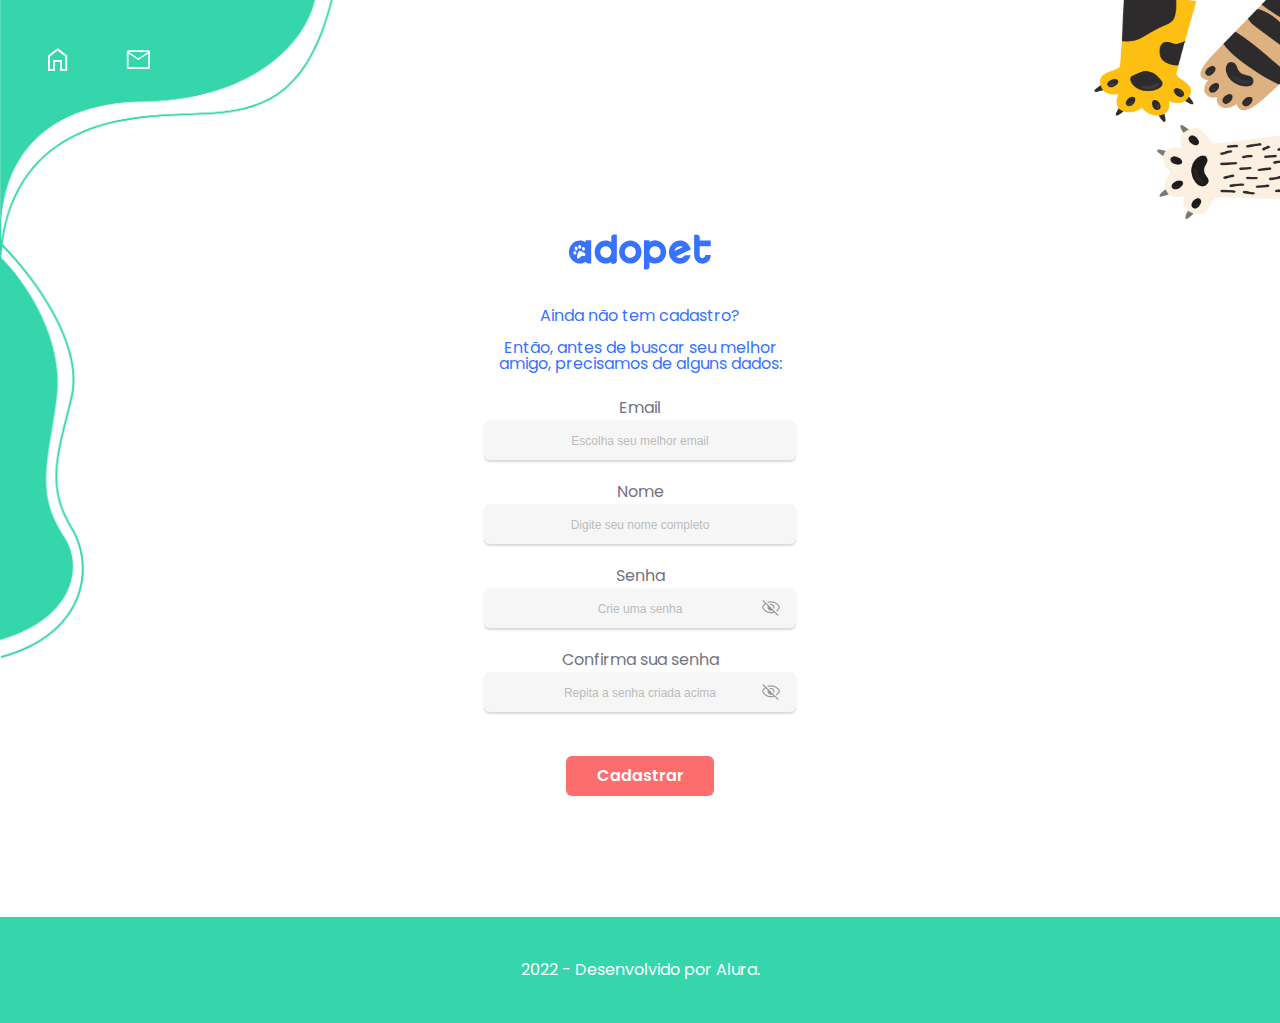
==== cadastro.html @ 5adfeae9 "add tela de cadastro finalizada" ====
<!DOCTYPE html>
<html lang="pt_BR">
<head>
    <meta charset="UTF-8">
    <meta name="viewport" content="width=device-width, initial-scale=1.0">
    <title>Adopet</title>
    <link rel="stylesheet" href="./css/cadastro.css">
    <link rel="preconnect" href="https://fonts.googleapis.com">
    <link rel="preconnect" href="https://fonts.gstatic.com" crossorigin>
    <link href="https://fonts.googleapis.com/css2?family=IBM+Plex+Sans:wght@500&display=swap" rel="stylesheet">
    <link rel="preconnect" href="https://fonts.googleapis.com">
    <link rel="preconnect" href="https://fonts.gstatic.com" crossorigin>
    <link href="https://fonts.googleapis.com/css2?family=Poppins&display=swap" rel="stylesheet">
</head>
<body>
    <nav id="navigation">
        <header>
            <div class="menu-itens">
                <a href="#">
                    <svg width="20" height="23" viewBox="0 0 20 23" fill="none" xmlns="http://www.w3.org/2000/svg">
                            <path d="M0 23V7.66667L9.66 0L19.2 7.66667V23H12.18V13.8958H6.99V23H0ZM1.8 21.0833H5.19V11.9792H13.98V21.0833H17.4V8.625L9.66 2.39583L1.8 8.625V21.0833Z" fill="white"/>
                    </svg>   
                </a>
    
                <a href="#">
                        <svg width="24" height="20" viewBox="0 0 24 20" fill="none" xmlns="http://www.w3.org/2000/svg">
                        <path d="M2.54206 19.0073C2.07928 19.0073 1.67435 18.8304 1.32727 18.4767C0.980182 18.1231 0.806641 17.7104 0.806641 17.2388V1.91247C0.806641 1.44089 0.980182 1.02826 1.32727 0.674571C1.67435 0.320886 2.07928 0.144043 2.54206 0.144043H22.2101C22.6729 0.144043 23.0778 0.320886 23.4249 0.674571C23.772 1.02826 23.9455 1.44089 23.9455 1.91247V17.2388C23.9455 17.7104 23.772 18.1231 23.4249 18.4767C23.0778 18.8304 22.6729 19.0073 22.2101 19.0073H2.54206ZM12.3761 10.1062L2.54206 3.53353V17.2388H22.2101V3.53353L12.3761 10.1062ZM12.3761 8.33776L22.0944 1.91247H2.68668L12.3761 8.33776ZM2.54206 3.53353V1.91247V3.53353V17.2388V3.53353Z" fill="white"/>
                        </svg>
                </a>
            </div>
        </header>
    </nav>

    <section id="home">
        <div class="container">
            <header>
                <svg width="142" height="46" viewBox="0 0 187 46" fill="none" xmlns="http://www.w3.org/2000/svg">
                    <path d="M59.0084 0H63.0041V34.4637C63.0088 34.9679 62.9163 35.4679 62.732 35.9339C62.5477 36.3999 62.2754 36.8222 61.9315 37.1757C61.6031 37.5424 61.2053 37.8337 60.7635 38.031C60.3216 38.2284 59.8453 38.3275 59.3648 38.3221H55.7221V36.1296C53.5086 37.5263 50.9742 38.2692 48.3888 38.2791C46.4659 38.3086 44.5578 37.9258 42.7819 37.1543C41.0061 36.3829 39.4004 35.2392 38.0638 33.7938C36.7021 32.3756 35.622 30.69 34.8857 28.8338C34.1494 26.9777 33.7714 24.9876 33.7734 22.9782C33.7743 20.973 34.1531 18.9875 34.8882 17.1354C35.6233 15.2832 36.7002 13.6007 38.0574 12.1837C39.4147 10.7668 41.0257 9.64333 42.7983 8.87748C44.571 8.11163 46.4707 7.71842 48.3888 7.7203C50.9666 7.72506 53.4971 8.44453 55.7221 9.80532V3.43921C55.7221 2.52769 56.0682 1.65346 56.6844 1.00859C57.3006 0.363712 58.1365 0.000949493 59.0084 0V0ZM55.7221 23.2075V22.7382C55.6978 21.4194 55.3357 20.1315 54.6735 19.0088C54.024 17.8952 53.115 16.972 52.0314 16.3255C50.9144 15.6707 49.6543 15.3289 48.3736 15.3333C47.0929 15.3377 45.835 15.6881 44.7221 16.3506C43.6152 17.0223 42.6951 17.9842 42.0526 19.1413C41.2374 20.5997 40.9078 22.2996 41.1156 23.9747C41.3233 25.6499 42.0566 27.2057 43.2006 28.3985C44.5572 29.8362 46.4045 30.6518 48.3362 30.6659C50.2679 30.68 52.1258 29.8915 53.5015 28.4738C54.1852 27.7921 54.7333 26.976 55.1144 26.0722C55.4954 25.1685 55.702 24.1949 55.7221 23.2075V23.2075Z" fill="#FCF0E3"/>
                    <path d="M70.3743 12.2059C73.1191 9.3386 76.8391 7.7256 80.7193 7.72023C84.5995 7.71486 88.3236 9.31755 91.0756 12.1772C92.4641 13.5719 93.5636 15.25 94.3058 17.1075C95.0479 18.9649 95.417 20.9621 95.39 22.9749C95.4194 24.9889 95.054 26.988 94.3161 28.8487C93.5782 30.7095 92.4835 32.3925 91.0996 33.794C89.7407 35.2158 88.1272 36.3436 86.3511 37.1131C84.5751 37.8826 82.6715 38.2786 80.749 38.2786C78.8265 38.2786 76.9228 37.8826 75.1468 37.1131C73.3708 36.3436 71.7572 35.2158 70.3983 33.794C69.0137 32.393 67.9187 30.7101 67.1807 28.8492C66.4428 26.9884 66.0777 24.9891 66.1079 22.9749C66.0718 20.9695 66.432 18.978 67.1662 17.1249C67.9003 15.2718 68.9925 13.5972 70.3743 12.2059V12.2059ZM75.5591 28.4239C76.236 29.1365 77.0414 29.7016 77.9288 30.0864C78.8161 30.4713 79.7676 30.6682 80.7283 30.6659C81.6889 30.6636 82.6396 30.462 83.5252 30.0728C84.4108 29.6837 85.2137 29.1147 85.8875 28.3988C86.5778 27.6937 87.1239 26.8494 87.4926 25.917C87.8614 24.9847 88.0451 23.9837 88.0326 22.9749C87.9913 20.9773 87.2032 19.0762 85.8372 17.6788C84.4713 16.2814 82.6361 15.4988 80.725 15.4988C78.8138 15.4988 76.9787 16.2814 75.6127 17.6788C74.2468 19.0762 73.4587 20.9773 73.4173 22.9749C73.4071 23.9881 73.5927 24.993 73.9631 25.9293C74.3335 26.8657 74.881 27.7142 75.5728 28.4239H75.5591Z" fill="#FCF0E3"/>
                    <path d="M127.653 19.8721C128.121 22.1743 128.061 24.5595 127.478 26.8329C126.949 29.0016 125.97 31.022 124.61 32.7512C123.25 34.4456 121.558 35.8151 119.648 36.7672C117.505 37.8574 115.136 38.3711 112.755 38.2617C110.373 38.1522 108.056 37.423 106.013 36.1403V42.1374C106.018 42.6417 105.926 43.142 105.742 43.6081C105.558 44.0741 105.285 44.4964 104.94 44.8493C104.605 45.221 104.198 45.5152 103.747 45.7133C103.297 45.9113 102.811 46.0087 102.322 45.9993H98.7207V7.6665H106.013V9.81601C107.767 8.6953 109.736 7.99289 111.78 7.75882C113.823 7.52475 115.891 7.76478 117.835 8.46182C120.305 9.27783 122.519 10.7725 124.247 12.7895C125.99 14.7736 127.169 17.2262 127.653 19.8721V19.8721ZM108.148 28.4235C109.177 29.4914 110.486 30.2168 111.91 30.5084C113.333 30.7999 114.807 30.6446 116.146 30.0619C117.485 29.4792 118.629 28.4953 119.434 27.2341C120.239 25.9729 120.669 24.4908 120.669 22.9746C120.669 20.9413 119.897 18.9912 118.521 17.5535C117.146 16.1157 115.281 15.308 113.336 15.308C111.391 15.308 109.526 16.1157 108.151 17.5535C106.775 18.9912 106.003 20.9413 106.003 22.9746C105.991 23.987 106.175 24.9914 106.544 25.9277C106.912 26.8641 107.458 27.7129 108.148 28.4235V28.4235Z" fill="#FCF0E3"/>
                    <path d="M179.433 27.0158H186.667C186.683 29.0363 186.184 31.0247 185.221 32.7765C184.275 34.5128 182.895 35.9469 181.228 36.925C179.56 37.9242 177.668 38.4457 175.746 38.4368C174.506 38.4417 173.275 38.2298 172.103 37.8099C169.967 37.0243 168.118 35.5629 166.812 33.6286C165.507 31.6943 164.809 29.3831 164.817 27.0158V0.147018H168.409C169.058 0.143695 169.697 0.324449 170.256 0.670064C170.813 1.01112 171.276 1.4959 171.603 2.07799C171.932 2.66411 172.104 3.33262 172.099 4.01254V7.92822H186.667V15.4766H172.099V27.7968C172.284 28.737 172.795 29.5723 173.535 30.1405C174.275 30.7087 175.19 30.9695 176.104 30.8722C177.017 30.775 177.863 30.3266 178.478 29.6141C179.094 28.9015 179.434 27.9756 179.433 27.0158Z" fill="#FCF0E3"/>
                    <path d="M21.9506 7.6665V9.81601C19.7257 8.45474 17.1951 7.73524 14.6172 7.73099C12.6975 7.69937 10.7918 8.07732 9.01653 8.84174C7.24128 9.60615 5.63377 10.741 4.29224 12.1769C2.90694 13.5728 1.81116 15.2517 1.07307 17.1093C0.334985 18.9669 -0.0296385 20.9634 0.00188251 22.9746C-0.0283849 24.9888 0.336726 26.9881 1.07466 28.8489C1.81259 30.7098 2.90767 32.3927 4.29224 33.7937C5.62858 35.2395 7.23428 36.3834 9.01015 37.1549C10.786 37.9263 12.6943 38.3089 14.6172 38.279C17.3163 38.278 19.9608 37.4835 22.2487 35.9862C22.5515 36.6476 23.0161 37.2136 23.5954 37.627C24.18 38.0568 24.8786 38.2848 25.5932 38.279H29.2531V7.6665H21.9506ZM17.2353 18.4391C17.4135 17.1458 18.4004 16.2896 19.4387 16.5619C20.477 16.8341 21.1727 18.0665 20.9945 19.3562C20.8163 20.6459 19.8294 21.5057 18.791 21.2335C17.7527 20.9612 17.0571 19.7288 17.2353 18.4391ZM13.0169 14.0792C13.949 13.42 15.2237 13.8571 15.8646 15.0536C16.5054 16.2502 16.2723 17.762 15.3403 18.4212C14.4082 19.0804 13.1368 18.6469 12.496 17.4467C11.8552 16.2466 12.0882 14.7599 13.0169 14.0792ZM8.2502 16.2287C9.18229 15.5695 10.4571 16.003 11.0979 17.2031C11.7387 18.4033 11.5057 19.9115 10.5736 20.5707C9.64148 21.2299 8.37013 20.7964 7.72932 19.5963C7.08851 18.3961 7.32153 16.9094 8.2502 16.243V16.2287ZM9.52839 25.425C8.99724 26.3923 7.73618 26.5714 6.71156 25.8262C5.68695 25.0811 5.28944 23.6767 5.82059 22.7274C6.35175 21.778 7.61281 21.581 8.63742 22.3261C9.66204 23.0713 10.063 24.472 9.52839 25.4393V25.425ZM20.9671 27.9327C19.6786 28.9645 17.787 27.7751 16.2244 28.4701C14.6412 29.1042 14.0655 31.3361 12.4549 31.526C10.8443 31.7159 9.61064 29.8852 11.0842 26.5535C12.0437 24.3108 11.7764 22.3906 13.548 21.5881C15.354 20.8716 16.4403 22.4587 18.6642 23.3794C21.93 24.7049 22.2555 26.9189 20.9671 27.9471V27.9327Z" fill="#FCF0E3"/>
                    <path d="M152.447 27.2449C151.703 28.5761 150.577 29.6289 149.229 30.2542C147.885 30.9 146.383 31.094 144.929 30.8095C143.509 30.5517 142.191 29.8684 141.135 28.8427L160.349 19.847L160.123 18.8081C160.098 18.615 160.053 18.4253 159.989 18.242C159.874 17.805 159.727 17.3775 159.551 16.9631C158.959 15.5523 158.149 14.2534 157.152 13.119C155.144 10.6457 152.404 8.94266 149.366 8.27908C146.306 7.54783 143.1 7.89418 140.248 9.26427C138.343 10.1466 136.642 11.4454 135.258 13.0732C133.874 14.7009 132.84 16.6198 132.225 18.7006C131.629 20.7515 131.447 22.9097 131.691 25.0381C131.98 27.5662 132.881 29.9754 134.309 32.0383C135.619 33.9904 137.351 35.5926 139.364 36.715C141.376 37.8375 143.614 38.4488 145.894 38.4994C148.175 38.55 150.435 38.0384 152.491 37.0062C154.548 35.974 156.343 34.45 157.731 32.5577C158.884 30.9717 159.732 29.1676 160.229 27.2449H152.447ZM140.412 18.3423C141.134 17.3735 142.077 16.6087 143.154 16.1176C144.226 15.6053 145.403 15.3764 146.58 15.4513C147.738 15.5265 148.864 15.8717 149.877 16.4615L138.952 21.5666C139.204 20.392 139.703 19.2907 140.412 18.3423V18.3423Z" fill="#FCF0E3"/>
                </svg>
            </header>
            <div class="content">
                <p>
                    Ainda não tem cadastro? <br><br>
                    Então, antes de buscar seu melhor amigo, precisamos de alguns dados:
                </p>
                <div class="registration">
                    <form action="">

                        <label for="Email">Email</label>
                        <input type="Email" placeholder="Escolha seu melhor email">

                        <label for="Nome">Nome</label>
                        <input type="Text" placeholder="Digite seu nome completo">

                        <label for="Senha">Senha</label>
                        <input type="Password" placeholder="Crie uma senha" class="senha">

                        <label for="Senha">Confirma sua senha</label>
                        <input type="Password" placeholder="Repita a senha criada acima" class="senha">
                    </form>

                </div>
                <a href="#" class="button">Cadastrar</a>
            </div>
        </div>
    </section>

    <footer>
        <div class="container">
            <div class="content">
                <p>2022 - Desenvolvido por Alura.</p>
            </div>
        </div>
    </footer>
</body>
</html>
---- css/cadastro.css ----
*{
    margin: 0;
    padding: 0;
    box-sizing: border-box;
}

:root{
    font-size: 62.5%; /* 1rem = 10px */
    --bg-color:#3874ff;
    --button-color:#fc6e6e;
    --adopet-color:#3772FF;
    --color-forms:#737380;
    
}
html{
    height: 100%;
    min-height: 100%;
}

body{
    background-image: url("../assets/Patas.png"),url("../assets/Forma1.png"), url("../assets/Forma-2.png");
    background-repeat: no-repeat;
    background-size: 18.9rem 28.3rem, 33.3rem 27.3rem, 8.4rem 41.5rem;
    background-origin: content-box;
    background-color: white;
    background-position:right top, left top, center left;
}

.container{
    width: min(50rem, 100%);
    margin-inline: auto;
    display: flex;
    justify-content: center;
    flex-direction: column;
    align-items: center;
}

/* NAV BAR --------------------- */
nav{
    width: min(170rem, 100%);
    margin-inline: auto;
}
nav .menu-itens{
    display: flex;
    width: fit-content;
    align-items: center;
    margin-top: 4.8rem;
    margin-left: 4.8rem;
    margin-right: 5.8rem;
}

nav .menu-itens a:nth-child(1){
    margin-right: 5.8rem;
}

/* SECTION HOME --------------------- */
#home .container svg{
    margin-top: 15.6rem;
    margin-bottom: 3.1rem;
}

#home .container svg path{
    fill:var(--adopet-color);
}

#home .content{
    width: 31.2rem;
    margin-left: 5.6rem;
    margin-right: 5.6rem;
    text-align: center;
    
}

#home .content p{
    font-family: 'Poppins', sans-serif;
    color: var(--adopet-color);
    font-size: 1.6rem;
    line-height: 100%;
    margin-bottom: 2.4rem;
    vertical-align: top;
}

#home .container .button{
    background: var(--button-color);
    font-family: 'Poppins', sans-serif;

    font-size: 1.6rem;
    font-weight: 600;
    line-height: 2.4rem;
    color: white;

    margin-bottom: 1.6rem;
    border: none;
    border-radius: .6rem;
    width: 14.8rem;
    height: 4rem;

    cursor: pointer;

    display: flex;
    justify-content: center;
    align-items: center;
    margin-inline: auto;

    text-decoration: none;
}

/* Formulario #home --------------- */

#home .registration form{
    font-family: 'Poppins', sans-serif;
    display: flex;
    flex-direction: column;
    margin-block: 2.4rem;
}

#home .registration form label{
    font-weight: 400;
    font-size: 1.6rem;
    color:var(--color-forms);
    line-height: 2.4rem;
}

#home .registration form input{
    background-color: #F6F6F6;
    color: var(--color-forms);
    border-radius: .6rem;
    box-shadow: 0px 2px 2px rgba(0, 0, 0, 0.15);

    width: 31.2rem;
    height: 4rem;
    text-align: center;

    border: none;
    resize: none;
    outline: none;
    margin-bottom: 2rem;
}

#home .registration form input::placeholder{
    font-size: 1.2rem;
    color: #BCBCBC;
    line-height: 1.6rem;
}
#home .registration form input.senha{
    background-image: url("../assets/Vector.png");
    background-repeat: no-repeat;
    background-size: 1.8rem;
    background-position: center right 1.6rem;
}





/* footer ------------- */

footer{
    font-family: 'Poppins', sans-serif;
    background-color: #36D6AD;
    color: white;
    margin-top: 10.5rem ;
}

footer p{
    margin-block: 4.1rem;
    font-size: 1.6rem;
    line-height: 2.4rem;
    height: 400;
    text-align: center;
}
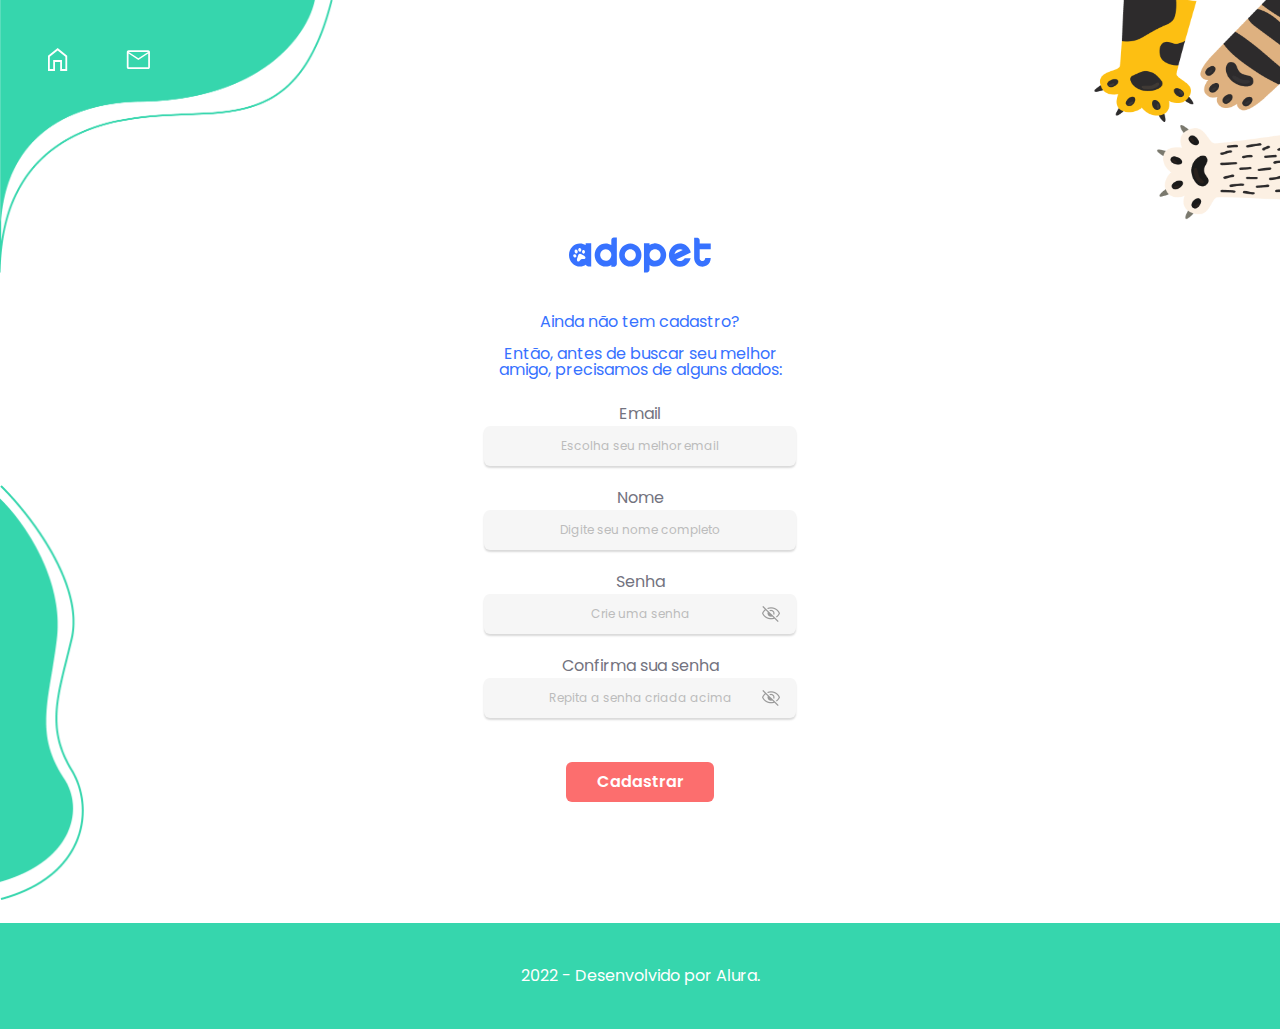
==== commit 1bc4d59c: "add tablet responsive and debug mobile" ====
--- a/cadastro.html
+++ b/cadastro.html
@@ -16,13 +16,22 @@
     <nav id="navigation">
         <header>
             <div class="menu-itens">
-                <a href="#">
+                <svg class ="logo" width="598" height="142" viewBox="0 0 187 46" fill="none" xmlns="http://www.w3.org/2000/svg">
+                    <path d="M59.0084 0H63.0041V34.4637C63.0088 34.9679 62.9163 35.4679 62.732 35.9339C62.5477 36.3999 62.2754 36.8222 61.9315 37.1757C61.6031 37.5424 61.2053 37.8337 60.7635 38.031C60.3216 38.2284 59.8453 38.3275 59.3648 38.3221H55.7221V36.1296C53.5086 37.5263 50.9742 38.2692 48.3888 38.2791C46.4659 38.3086 44.5578 37.9258 42.7819 37.1543C41.0061 36.3829 39.4004 35.2392 38.0638 33.7938C36.7021 32.3756 35.622 30.69 34.8857 28.8338C34.1494 26.9777 33.7714 24.9876 33.7734 22.9782C33.7743 20.973 34.1531 18.9875 34.8882 17.1354C35.6233 15.2832 36.7002 13.6007 38.0574 12.1837C39.4147 10.7668 41.0257 9.64333 42.7983 8.87748C44.571 8.11163 46.4707 7.71842 48.3888 7.7203C50.9666 7.72506 53.4971 8.44453 55.7221 9.80532V3.43921C55.7221 2.52769 56.0682 1.65346 56.6844 1.00859C57.3006 0.363712 58.1365 0.000949493 59.0084 0V0ZM55.7221 23.2075V22.7382C55.6978 21.4194 55.3357 20.1315 54.6735 19.0088C54.024 17.8952 53.115 16.972 52.0314 16.3255C50.9144 15.6707 49.6543 15.3289 48.3736 15.3333C47.0929 15.3377 45.835 15.6881 44.7221 16.3506C43.6152 17.0223 42.6951 17.9842 42.0526 19.1413C41.2374 20.5997 40.9078 22.2996 41.1156 23.9747C41.3233 25.6499 42.0566 27.2057 43.2006 28.3985C44.5572 29.8362 46.4045 30.6518 48.3362 30.6659C50.2679 30.68 52.1258 29.8915 53.5015 28.4738C54.1852 27.7921 54.7333 26.976 55.1144 26.0722C55.4954 25.1685 55.702 24.1949 55.7221 23.2075V23.2075Z" fill="#FCF0E3"/>
+                    <path d="M70.3743 12.2059C73.1191 9.3386 76.8391 7.7256 80.7193 7.72023C84.5995 7.71486 88.3236 9.31755 91.0756 12.1772C92.4641 13.5719 93.5636 15.25 94.3058 17.1075C95.0479 18.9649 95.417 20.9621 95.39 22.9749C95.4194 24.9889 95.054 26.988 94.3161 28.8487C93.5782 30.7095 92.4835 32.3925 91.0996 33.794C89.7407 35.2158 88.1272 36.3436 86.3511 37.1131C84.5751 37.8826 82.6715 38.2786 80.749 38.2786C78.8265 38.2786 76.9228 37.8826 75.1468 37.1131C73.3708 36.3436 71.7572 35.2158 70.3983 33.794C69.0137 32.393 67.9187 30.7101 67.1807 28.8492C66.4428 26.9884 66.0777 24.9891 66.1079 22.9749C66.0718 20.9695 66.432 18.978 67.1662 17.1249C67.9003 15.2718 68.9925 13.5972 70.3743 12.2059V12.2059ZM75.5591 28.4239C76.236 29.1365 77.0414 29.7016 77.9288 30.0864C78.8161 30.4713 79.7676 30.6682 80.7283 30.6659C81.6889 30.6636 82.6396 30.462 83.5252 30.0728C84.4108 29.6837 85.2137 29.1147 85.8875 28.3988C86.5778 27.6937 87.1239 26.8494 87.4926 25.917C87.8614 24.9847 88.0451 23.9837 88.0326 22.9749C87.9913 20.9773 87.2032 19.0762 85.8372 17.6788C84.4713 16.2814 82.6361 15.4988 80.725 15.4988C78.8138 15.4988 76.9787 16.2814 75.6127 17.6788C74.2468 19.0762 73.4587 20.9773 73.4173 22.9749C73.4071 23.9881 73.5927 24.993 73.9631 25.9293C74.3335 26.8657 74.881 27.7142 75.5728 28.4239H75.5591Z" fill="#FCF0E3"/>
+                    <path d="M127.653 19.8721C128.121 22.1743 128.061 24.5595 127.478 26.8329C126.949 29.0016 125.97 31.022 124.61 32.7512C123.25 34.4456 121.558 35.8151 119.648 36.7672C117.505 37.8574 115.136 38.3711 112.755 38.2617C110.373 38.1522 108.056 37.423 106.013 36.1403V42.1374C106.018 42.6417 105.926 43.142 105.742 43.6081C105.558 44.0741 105.285 44.4964 104.94 44.8493C104.605 45.221 104.198 45.5152 103.747 45.7133C103.297 45.9113 102.811 46.0087 102.322 45.9993H98.7207V7.6665H106.013V9.81601C107.767 8.6953 109.736 7.99289 111.78 7.75882C113.823 7.52475 115.891 7.76478 117.835 8.46182C120.305 9.27783 122.519 10.7725 124.247 12.7895C125.99 14.7736 127.169 17.2262 127.653 19.8721V19.8721ZM108.148 28.4235C109.177 29.4914 110.486 30.2168 111.91 30.5084C113.333 30.7999 114.807 30.6446 116.146 30.0619C117.485 29.4792 118.629 28.4953 119.434 27.2341C120.239 25.9729 120.669 24.4908 120.669 22.9746C120.669 20.9413 119.897 18.9912 118.521 17.5535C117.146 16.1157 115.281 15.308 113.336 15.308C111.391 15.308 109.526 16.1157 108.151 17.5535C106.775 18.9912 106.003 20.9413 106.003 22.9746C105.991 23.987 106.175 24.9914 106.544 25.9277C106.912 26.8641 107.458 27.7129 108.148 28.4235V28.4235Z" fill="#FCF0E3"/>
+                    <path d="M179.433 27.0158H186.667C186.683 29.0363 186.184 31.0247 185.221 32.7765C184.275 34.5128 182.895 35.9469 181.228 36.925C179.56 37.9242 177.668 38.4457 175.746 38.4368C174.506 38.4417 173.275 38.2298 172.103 37.8099C169.967 37.0243 168.118 35.5629 166.812 33.6286C165.507 31.6943 164.809 29.3831 164.817 27.0158V0.147018H168.409C169.058 0.143695 169.697 0.324449 170.256 0.670064C170.813 1.01112 171.276 1.4959 171.603 2.07799C171.932 2.66411 172.104 3.33262 172.099 4.01254V7.92822H186.667V15.4766H172.099V27.7968C172.284 28.737 172.795 29.5723 173.535 30.1405C174.275 30.7087 175.19 30.9695 176.104 30.8722C177.017 30.775 177.863 30.3266 178.478 29.6141C179.094 28.9015 179.434 27.9756 179.433 27.0158Z" fill="#FCF0E3"/>
+                    <path d="M21.9506 7.6665V9.81601C19.7257 8.45474 17.1951 7.73524 14.6172 7.73099C12.6975 7.69937 10.7918 8.07732 9.01653 8.84174C7.24128 9.60615 5.63377 10.741 4.29224 12.1769C2.90694 13.5728 1.81116 15.2517 1.07307 17.1093C0.334985 18.9669 -0.0296385 20.9634 0.00188251 22.9746C-0.0283849 24.9888 0.336726 26.9881 1.07466 28.8489C1.81259 30.7098 2.90767 32.3927 4.29224 33.7937C5.62858 35.2395 7.23428 36.3834 9.01015 37.1549C10.786 37.9263 12.6943 38.3089 14.6172 38.279C17.3163 38.278 19.9608 37.4835 22.2487 35.9862C22.5515 36.6476 23.0161 37.2136 23.5954 37.627C24.18 38.0568 24.8786 38.2848 25.5932 38.279H29.2531V7.6665H21.9506ZM17.2353 18.4391C17.4135 17.1458 18.4004 16.2896 19.4387 16.5619C20.477 16.8341 21.1727 18.0665 20.9945 19.3562C20.8163 20.6459 19.8294 21.5057 18.791 21.2335C17.7527 20.9612 17.0571 19.7288 17.2353 18.4391ZM13.0169 14.0792C13.949 13.42 15.2237 13.8571 15.8646 15.0536C16.5054 16.2502 16.2723 17.762 15.3403 18.4212C14.4082 19.0804 13.1368 18.6469 12.496 17.4467C11.8552 16.2466 12.0882 14.7599 13.0169 14.0792ZM8.2502 16.2287C9.18229 15.5695 10.4571 16.003 11.0979 17.2031C11.7387 18.4033 11.5057 19.9115 10.5736 20.5707C9.64148 21.2299 8.37013 20.7964 7.72932 19.5963C7.08851 18.3961 7.32153 16.9094 8.2502 16.243V16.2287ZM9.52839 25.425C8.99724 26.3923 7.73618 26.5714 6.71156 25.8262C5.68695 25.0811 5.28944 23.6767 5.82059 22.7274C6.35175 21.778 7.61281 21.581 8.63742 22.3261C9.66204 23.0713 10.063 24.472 9.52839 25.4393V25.425ZM20.9671 27.9327C19.6786 28.9645 17.787 27.7751 16.2244 28.4701C14.6412 29.1042 14.0655 31.3361 12.4549 31.526C10.8443 31.7159 9.61064 29.8852 11.0842 26.5535C12.0437 24.3108 11.7764 22.3906 13.548 21.5881C15.354 20.8716 16.4403 22.4587 18.6642 23.3794C21.93 24.7049 22.2555 26.9189 20.9671 27.9471V27.9327Z" fill="#FCF0E3"/>
+                    <path d="M152.447 27.2449C151.703 28.5761 150.577 29.6289 149.229 30.2542C147.885 30.9 146.383 31.094 144.929 30.8095C143.509 30.5517 142.191 29.8684 141.135 28.8427L160.349 19.847L160.123 18.8081C160.098 18.615 160.053 18.4253 159.989 18.242C159.874 17.805 159.727 17.3775 159.551 16.9631C158.959 15.5523 158.149 14.2534 157.152 13.119C155.144 10.6457 152.404 8.94266 149.366 8.27908C146.306 7.54783 143.1 7.89418 140.248 9.26427C138.343 10.1466 136.642 11.4454 135.258 13.0732C133.874 14.7009 132.84 16.6198 132.225 18.7006C131.629 20.7515 131.447 22.9097 131.691 25.0381C131.98 27.5662 132.881 29.9754 134.309 32.0383C135.619 33.9904 137.351 35.5926 139.364 36.715C141.376 37.8375 143.614 38.4488 145.894 38.4994C148.175 38.55 150.435 38.0384 152.491 37.0062C154.548 35.974 156.343 34.45 157.731 32.5577C158.884 30.9717 159.732 29.1676 160.229 27.2449H152.447ZM140.412 18.3423C141.134 17.3735 142.077 16.6087 143.154 16.1176C144.226 15.6053 145.403 15.3764 146.58 15.4513C147.738 15.5265 148.864 15.8717 149.877 16.4615L138.952 21.5666C139.204 20.392 139.703 19.2907 140.412 18.3423V18.3423Z" fill="#FCF0E3"/>
+                </svg>
+                
+                <a href="./index.html">
                     <svg width="20" height="23" viewBox="0 0 20 23" fill="none" xmlns="http://www.w3.org/2000/svg">
                             <path d="M0 23V7.66667L9.66 0L19.2 7.66667V23H12.18V13.8958H6.99V23H0ZM1.8 21.0833H5.19V11.9792H13.98V21.0833H17.4V8.625L9.66 2.39583L1.8 8.625V21.0833Z" fill="white"/>
                     </svg>   
                 </a>
     
-                <a href="#">
+                <a href="./mensagem.html">
                         <svg width="24" height="20" viewBox="0 0 24 20" fill="none" xmlns="http://www.w3.org/2000/svg">
                         <path d="M2.54206 19.0073C2.07928 19.0073 1.67435 18.8304 1.32727 18.4767C0.980182 18.1231 0.806641 17.7104 0.806641 17.2388V1.91247C0.806641 1.44089 0.980182 1.02826 1.32727 0.674571C1.67435 0.320886 2.07928 0.144043 2.54206 0.144043H22.2101C22.6729 0.144043 23.0778 0.320886 23.4249 0.674571C23.772 1.02826 23.9455 1.44089 23.9455 1.91247V17.2388C23.9455 17.7104 23.772 18.1231 23.4249 18.4767C23.0778 18.8304 22.6729 19.0073 22.2101 19.0073H2.54206ZM12.3761 10.1062L2.54206 3.53353V17.2388H22.2101V3.53353L12.3761 10.1062ZM12.3761 8.33776L22.0944 1.91247H2.68668L12.3761 8.33776ZM2.54206 3.53353V1.91247V3.53353V17.2388V3.53353Z" fill="white"/>
                         </svg>
--- a/css/cadastro.css
+++ b/css/cadastro.css
@@ -2,6 +2,7 @@
     margin: 0;
     padding: 0;
     box-sizing: border-box;
+    font-family: 'Poppins', sans-serif;
 }
 
 :root{
@@ -23,7 +24,7 @@
     background-size: 18.9rem 28.3rem, 33.3rem 27.3rem, 8.4rem 41.5rem;
     background-origin: content-box;
     background-color: white;
-    background-position:right top, left top, center left;
+    background-position:right top, left top, bottom left;
 }
 
 .container{
@@ -49,8 +50,14 @@
     margin-right: 5.8rem;
 }
 
-nav .menu-itens a:nth-child(1){
+nav .menu-itens a:nth-child(2){
     margin-right: 5.8rem;
+}
+
+nav .menu-itens svg.logo{
+    width: 12.8rem;
+    visibility: hidden;
+    display: none;
 }
 
 /* SECTION HOME --------------------- */
@@ -72,7 +79,6 @@
 }
 
 #home .content p{
-    font-family: 'Poppins', sans-serif;
     color: var(--adopet-color);
     font-size: 1.6rem;
     line-height: 100%;
@@ -82,7 +88,6 @@
 
 #home .container .button{
     background: var(--button-color);
-    font-family: 'Poppins', sans-serif;
 
     font-size: 1.6rem;
     font-weight: 600;
@@ -108,7 +113,6 @@
 /* Formulario #home --------------- */
 
 #home .registration form{
-    font-family: 'Poppins', sans-serif;
     display: flex;
     flex-direction: column;
     margin-block: 2.4rem;
@@ -156,7 +160,6 @@
 /* footer ------------- */
 
 footer{
-    font-family: 'Poppins', sans-serif;
     background-color: #36D6AD;
     color: white;
     margin-top: 10.5rem ;
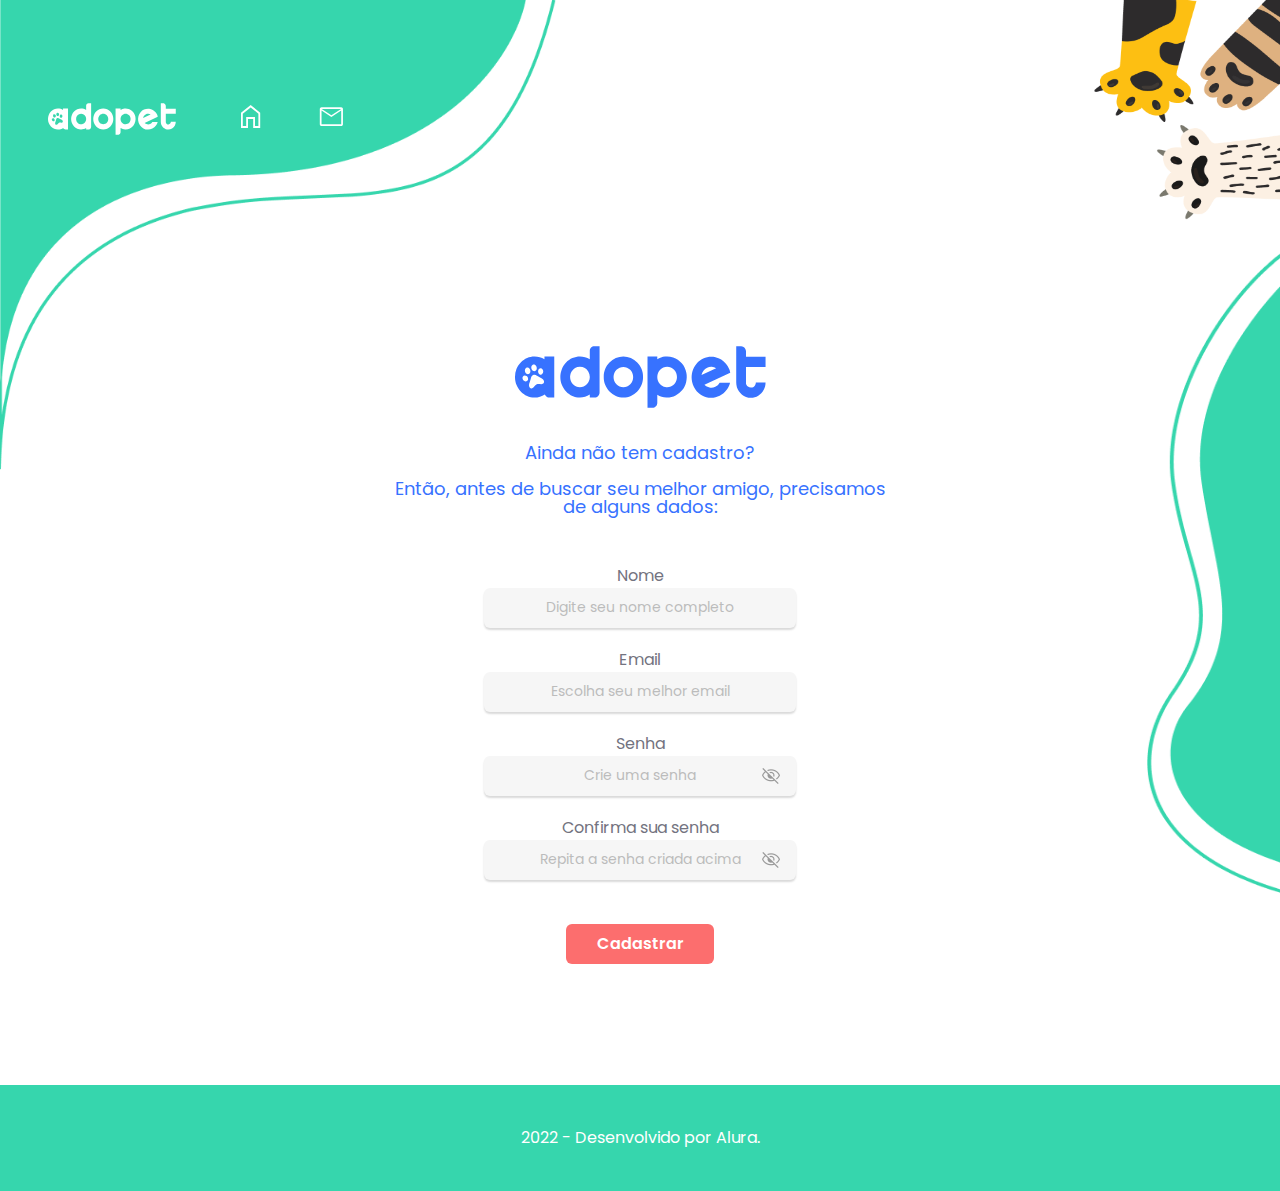
==== commit 7a08c6e7: "add cadastro screen tablet" ====
--- a/cadastro.html
+++ b/cadastro.html
@@ -63,8 +63,8 @@
                         <label for="Email">Email</label>
                         <input type="Email" placeholder="Escolha seu melhor email">
 
-                        <label for="Nome">Nome</label>
-                        <input type="Text" placeholder="Digite seu nome completo">
+                        <label for="Nome" class="nome">Nome</label>
+                        <input type="Text" class="nome" placeholder="Digite seu nome completo">
 
                         <label for="Senha">Senha</label>
                         <input type="Password" placeholder="Crie uma senha" class="senha">
--- a/css/cadastro.css
+++ b/css/cadastro.css
@@ -153,10 +153,6 @@
     background-position: center right 1.6rem;
 }
 
-
-
-
-
 /* footer ------------- */
 
 footer{
@@ -171,4 +167,53 @@
     line-height: 2.4rem;
     height: 400;
     text-align: center;
+}
+
+@media (min-width: 768px){
+/* Configs Reset -------- */
+    nav#navigation .menu-itens *{
+        visibility: initial;
+        display: initial;
+    }
+
+    body{
+        overflow: auto;
+        background-image: url("../assets/Patas.png"),url("../assets/Forma1.png"), url("../assets/Forma2.png");
+        background-size: 18.9rem 28.3rem, 55.6rem 47rem, 13.4rem 66.4rem;
+        background-position:right top, left top, bottom right;
+    }
+/* Nav ------------- */
+    #navigation .menu-itens svg.logo path{
+        fill: #FFFFFF;
+    }
+
+    #navigation .menu-itens a:nth-child(2){
+        margin-left: 6.5rem;
+    }
+/* Home ---------------- */
+    #home header svg{
+        width: 25.1rem;
+        height: 6.2rem;
+    }
+
+    #home .content{
+        width: 50rem;
+        display: flex;
+        justify-content: center;
+        flex-direction: column;
+        align-items: center;
+    }
+
+    #home .content p{
+        font-size: 1.8rem;
+    }
+
+    #home .registration form input::placeholder{
+        font-size: 1.4rem;
+    }
+
+    #home .registration form label.nome,input.nome{
+        order: -1;
+    }
+
 }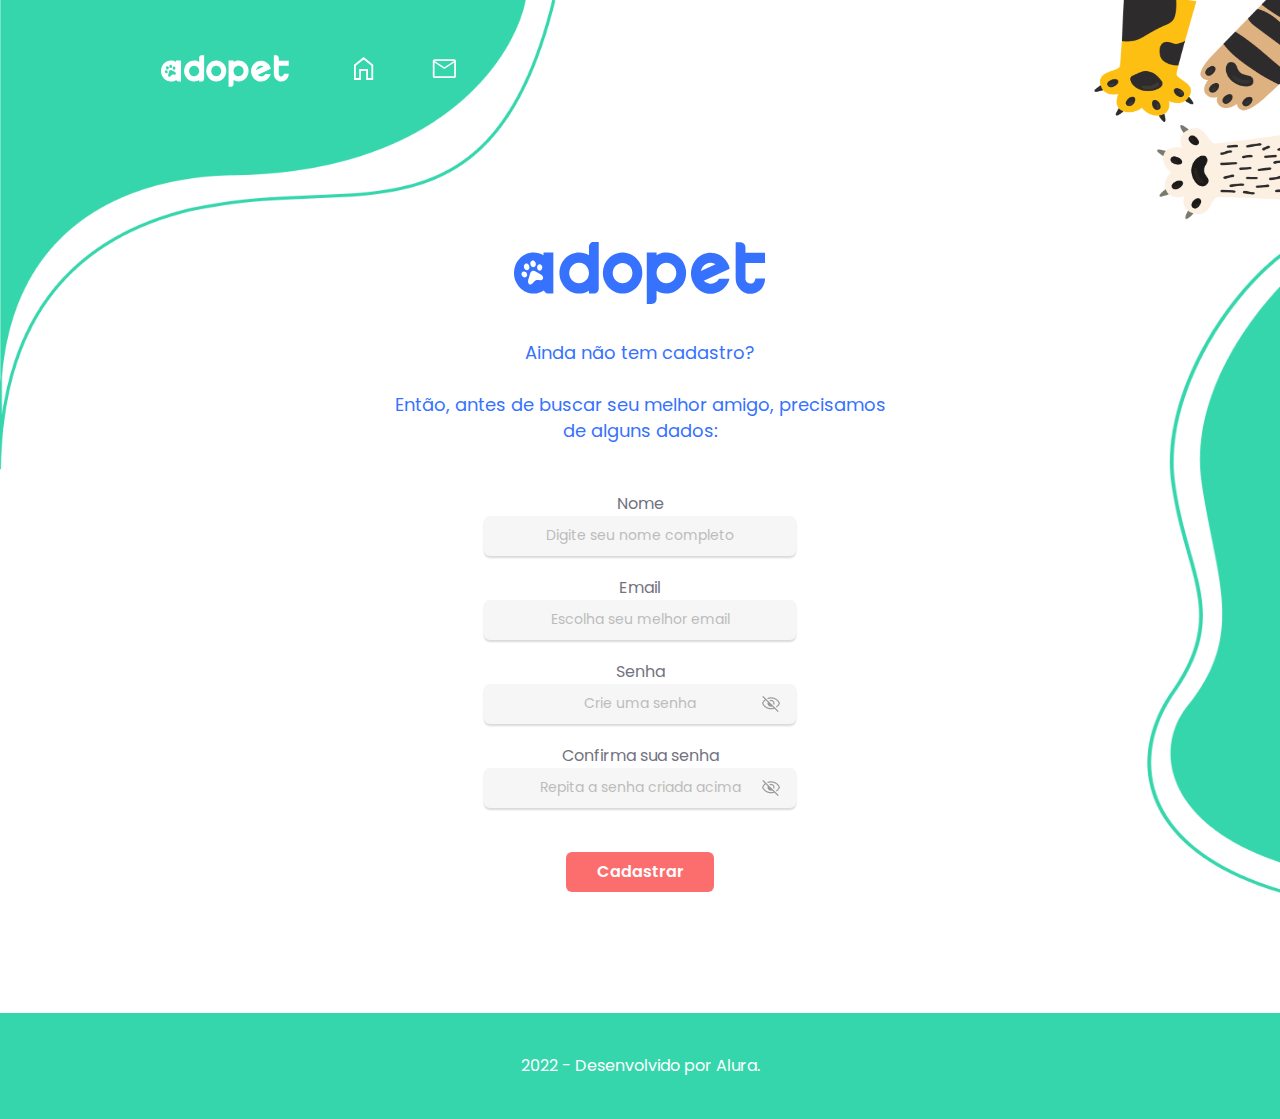
==== commit 3d456cb0: "debug formularios e responsive mobile pagina inicial" ====
--- a/cadastro.html
+++ b/cadastro.html
@@ -60,21 +60,22 @@
                 <div class="registration">
                     <form action="">
 
-                        <label for="Email">Email</label>
-                        <input type="Email" placeholder="Escolha seu melhor email">
+                        <label for="email">Email</label>
+                        <input type="email" placeholder="Escolha seu melhor email" required>
 
-                        <label for="Nome" class="nome">Nome</label>
-                        <input type="Text" class="nome" placeholder="Digite seu nome completo">
+                        <label for="nome" class="nome">Nome</label>
+                        <input type="nome" class="nome" placeholder="Digite seu nome completo" required>
 
-                        <label for="Senha">Senha</label>
-                        <input type="Password" placeholder="Crie uma senha" class="senha">
+                        <label for="senha">Senha</label>
+                        <input type="password" placeholder="Crie uma senha" class="senha" required pattern="^(?=.*\d)(?=.*[a-z])(?=.*[A-Z])(?=.*[a-zA-Z]).{8,}$" title="A senha deve ter no mínimo 8 caracteres e conter letras maiúsculas, minúsculas, números e símbolos">
 
-                        <label for="Senha">Confirma sua senha</label>
-                        <input type="Password" placeholder="Repita a senha criada acima" class="senha">
+                        <label for="senha">Confirma sua senha</label>
+                        <input type="password" placeholder="Repita a senha criada acima" class="senha">
+                        
                     </form>
 
                 </div>
-                <a href="#" class="button">Cadastrar</a>
+                <a href="#" class="button cadastro">Cadastrar</a>
             </div>
         </div>
     </section>
--- a/css/cadastro.css
+++ b/css/cadastro.css
@@ -21,7 +21,7 @@
 body{
     background-image: url("../assets/Patas.png"),url("../assets/Forma1.png"), url("../assets/Forma-2.png");
     background-repeat: no-repeat;
-    background-size: 18.9rem 28.3rem, 33.3rem 27.3rem, 8.4rem 41.5rem;
+    background-size: 189px 243.41px, 33.3rem 27.3rem, 82.73px 415px;
     background-origin: content-box;
     background-color: white;
     background-position:right top, left top, bottom left;
@@ -53,7 +53,6 @@
 nav .menu-itens a:nth-child(2){
     margin-right: 5.8rem;
 }
-
 nav .menu-itens svg.logo{
     width: 12.8rem;
     visibility: hidden;
@@ -62,7 +61,7 @@
 
 /* SECTION HOME --------------------- */
 #home .container svg{
-    margin-top: 15.6rem;
+    margin-top: 6.1rem;
     margin-bottom: 3.1rem;
 }
 
@@ -171,9 +170,10 @@
 
 @media (min-width: 768px){
 /* Configs Reset -------- */
-    nav#navigation .menu-itens *{
+    nav#navigation *{
         visibility: initial;
         display: initial;
+        margin-top: 0;
     }
 
     body{
@@ -186,14 +186,25 @@
     #navigation .menu-itens svg.logo path{
         fill: #FFFFFF;
     }
-
+    
     #navigation .menu-itens a:nth-child(2){
         margin-left: 6.5rem;
+
+    }
+
+    #navigation .menu-itens{
+        display: flex;
+        align-items: center;
     }
 /* Home ---------------- */
-    #home header svg{
-        width: 25.1rem;
-        height: 6.2rem;
+    #home .container header svg{
+        height: 62px;
+        width: 25.15rem;
+        margin-top: 10rem;
+    }
+
+    #home .container{
+        margin-top: 0;
     }
 
     #home .content{
@@ -206,6 +217,7 @@
 
     #home .content p{
         font-size: 1.8rem;
+        line-height: 2.6rem;
     }
 
     #home .registration form input::placeholder{
@@ -215,5 +227,14 @@
     #home .registration form label.nome,input.nome{
         order: -1;
     }
-
+}
+
+@media (min-width:1280px){
+    #navigation .menu-itens svg.logo{
+        margin-left: 16.1rem;
+    }
+
+    #navigation .menu-itens{
+        margin-left: 0;
+    }
 }